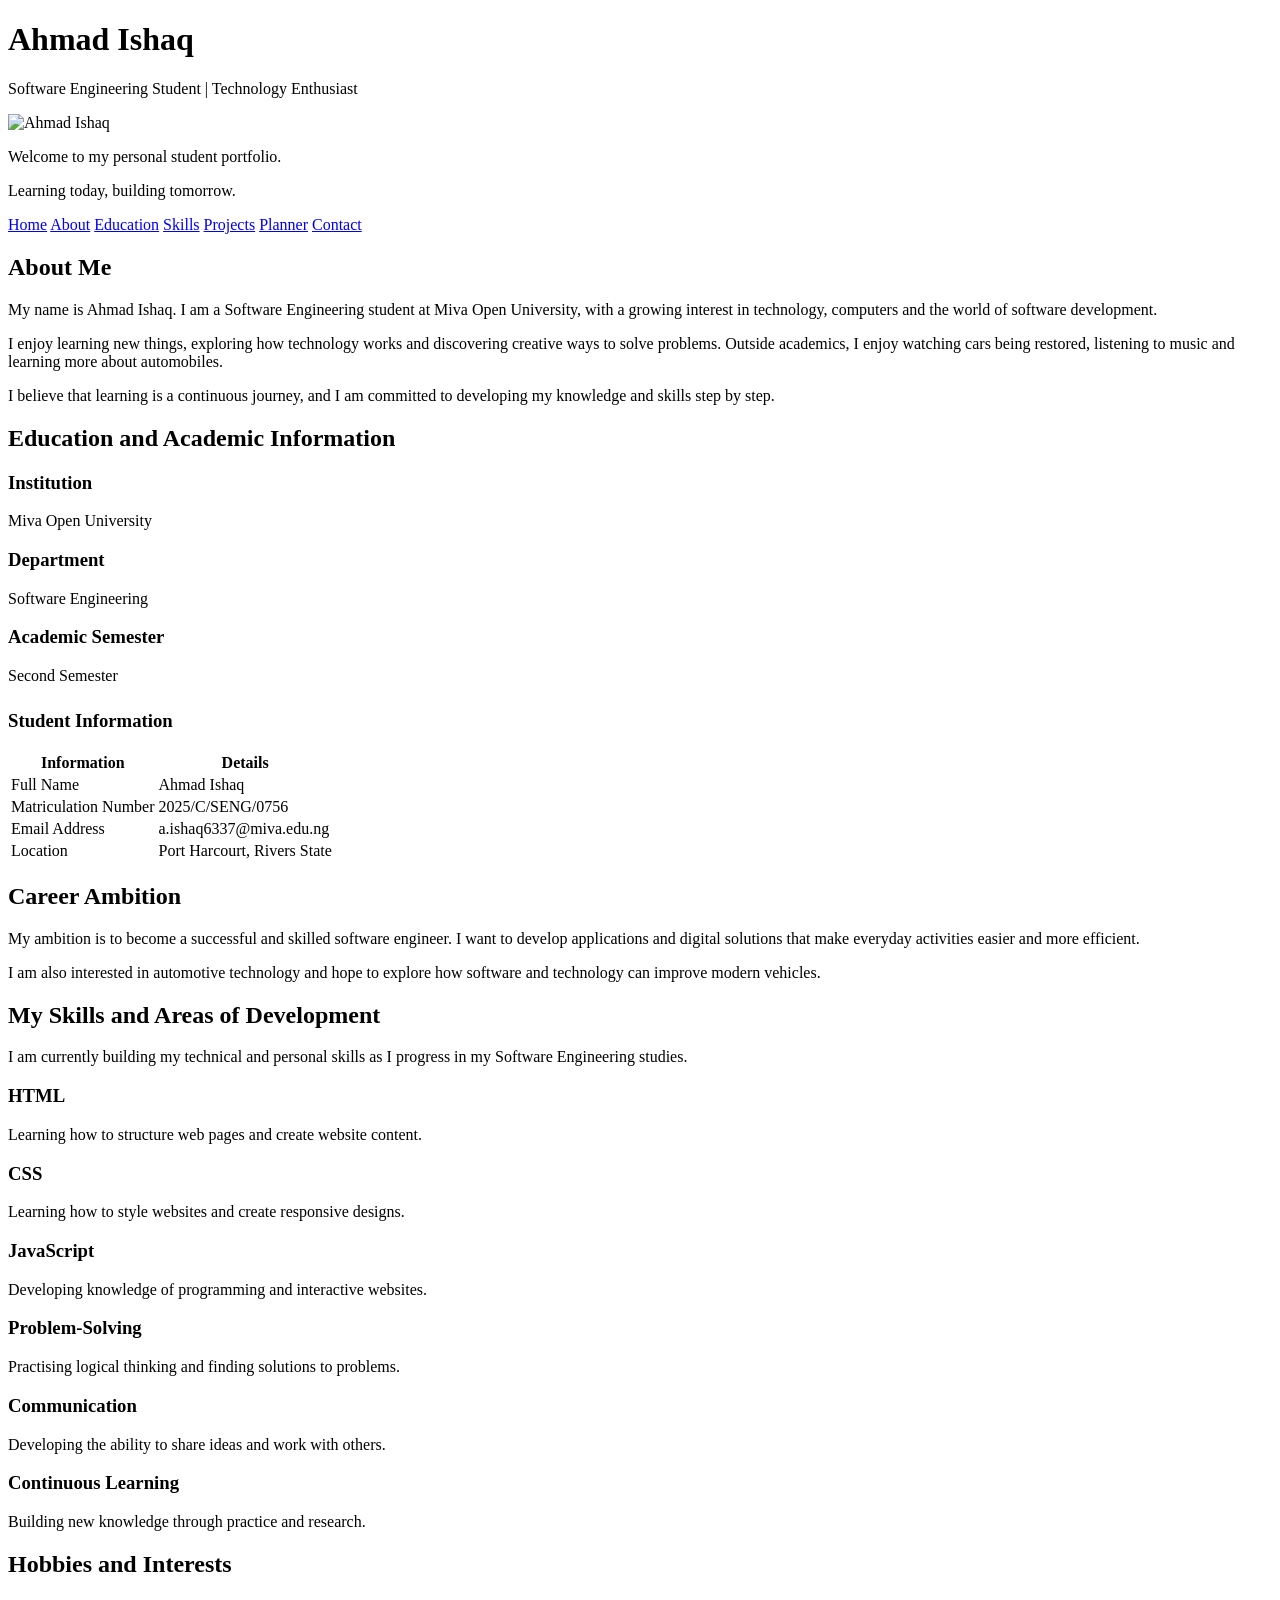
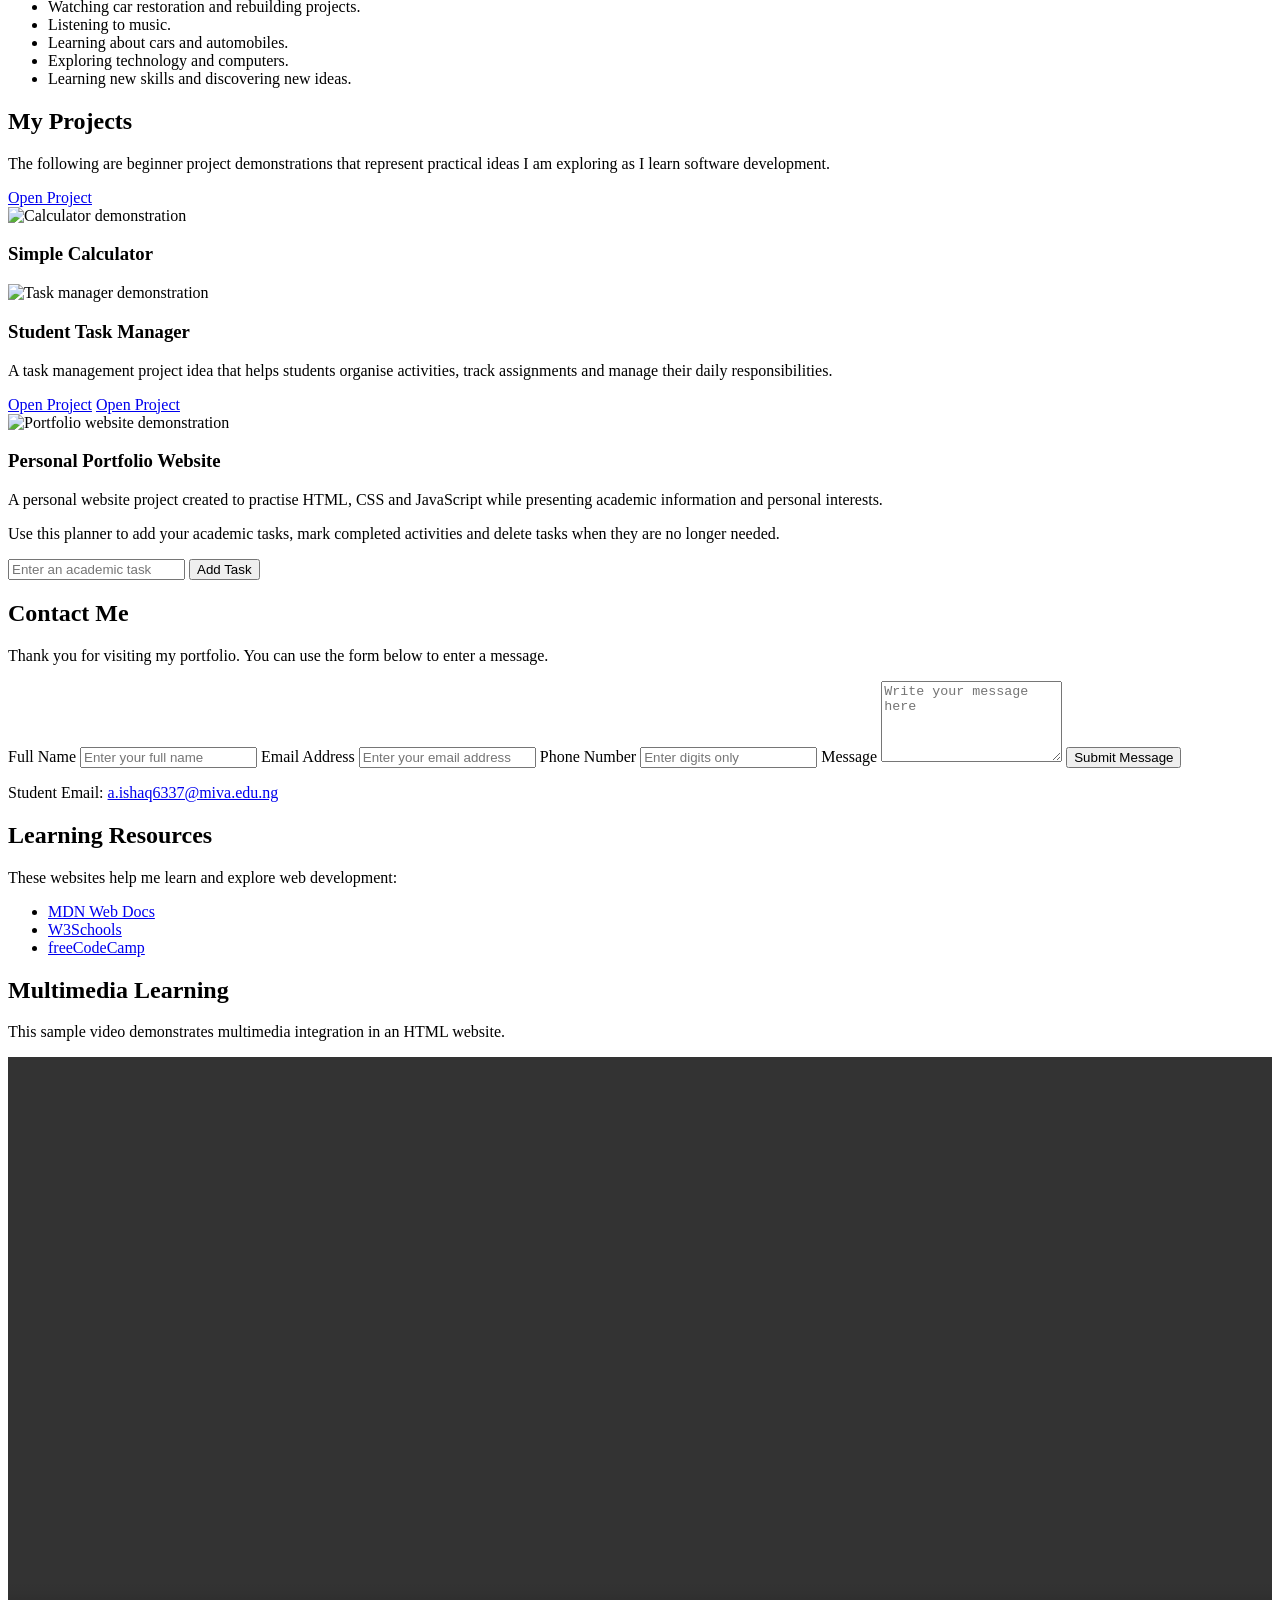
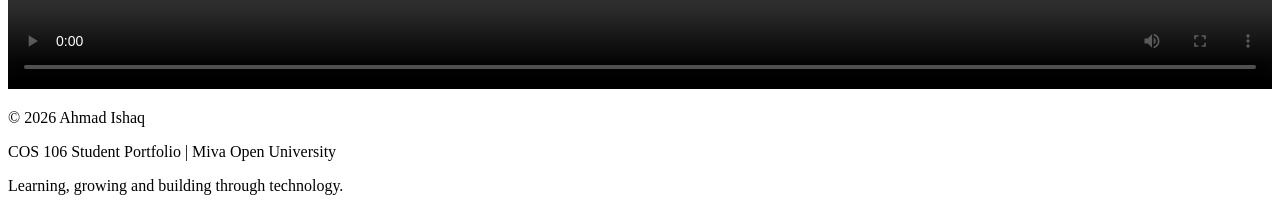
==== index.html @ 9057fb30 "Add files via upload" ====
<!DOCTYPE html>
<html lang="en">
<head>
<meta charset="UTF-8">
<meta name="viewport" content="width=device-width, initial-scale=1.0">
<title>Ahmad Ishaq | Student Portfolio</title>
<link rel="stylesheet" href="css/style.css">

<body>

<header id="home">
    <h1>Ahmad Ishaq</h1>
    <p>Software Engineering Student | Technology Enthusiast</p>

    <img class="profile"
         src="images/ahmad.jpg.jpeg"
         alt="Ahmad Ishaq ">

    <p>Welcome to my personal student portfolio.</p>
    <p>Learning today, building tomorrow.</p>
</header>

<nav>
    <a href="#home">Home</a>
    <a href="#about">About</a>
    <a href="#education">Education</a>
    <a href="#skills">Skills</a>
    <a href="#projects">Projects</a>
    <a href="#planner">Planner</a>
    <a href="#contact">Contact</a>
</nav>

<main>

<section id="about">
    <h2>About Me</h2>

    <p>
        My name is Ahmad Ishaq. I am a Software Engineering student
        at Miva Open University, with a growing interest in technology,
        computers and the world of software development.
    </p>

    <p>
        I enjoy learning new things, exploring how technology works
        and discovering creative ways to solve problems. Outside
        academics, I enjoy watching cars being restored, listening
        to music and learning more about automobiles.
    </p>

    <p>
        I believe that learning is a continuous journey, and I am
        committed to developing my knowledge and skills step by step.
    </p>
</section>

<section id="education">
    <h2>Education and Academic Information</h2>

    <div class="grid">
        <div class="card">
            <h3>Institution</h3>
            <p>Miva Open University</p>
        </div>

        <div class="card">
            <h3>Department</h3>
            <p>Software Engineering</p>
        </div>

        <div class="card">
            <h3>Academic Semester</h3>
            <p>Second Semester</p>
        </div>
    </div>

    <h3 style="margin-top:25px;">Student Information</h3>

    <table>
        <tr>
            <th>Information</th>
            <th>Details</th>
        </tr>
        <tr>
            <td>Full Name</td>
            <td>Ahmad Ishaq</td>
        </tr>
        <tr>
            <td>Matriculation Number</td>
            <td>2025/C/SENG/0756</td>
        </tr>
        <tr>
            <td>Email Address</td>
            <td>a.ishaq6337@miva.edu.ng</td>
        </tr>
        <tr>
            <td>Location</td>
            <td>Port Harcourt, Rivers State</td>
        </tr>
    </table>
</section>

<section id="career">
    <h2>Career Ambition</h2>

    <p>
        My ambition is to become a successful and skilled software
        engineer. I want to develop applications and digital solutions
        that make everyday activities easier and more efficient.
    </p>

    <p>
        I am also interested in automotive technology and hope to
        explore how software and technology can improve modern vehicles.
    </p>
</section>

<section id="skills">
    <h2>My Skills and Areas of Development</h2>

    <p>
        I am currently building my technical and personal skills
        as I progress in my Software Engineering studies.
    </p>

    <div class="grid">
        <div class="card">
            <h3>HTML</h3>
            <p>Learning how to structure web pages and create website content.</p>
        </div>

        <div class="card">
            <h3>CSS</h3>
            <p>Learning how to style websites and create responsive designs.</p>
        </div>

        <div class="card">
            <h3>JavaScript</h3>
            <p>Developing knowledge of programming and interactive websites.</p>
        </div>

        <div class="card">
            <h3>Problem-Solving</h3>
            <p>Practising logical thinking and finding solutions to problems.</p>
        </div>

        <div class="card">
            <h3>Communication</h3>
            <p>Developing the ability to share ideas and work with others.</p>
        </div>

        <div class="card">
            <h3>Continuous Learning</h3>
            <p>Building new knowledge through practice and research.</p>
        </div>
    </div>
</section>

<section id="hobbies">
    <h2>Hobbies and Interests</h2>

    <ul>
        <li>Watching car restoration and rebuilding projects.</li>
        <li>Listening to music.</li>
        <li>Learning about cars and automobiles.</li>
        <li>Exploring technology and computers.</li>
        <li>Learning new skills and discovering new ideas.</li>
    </ul>
</section>

<section id="projects">
    <h2>My Projects</h2>

    <p>
        The following are beginner project demonstrations that
        represent practical ideas I am exploring as I learn
        software development.
    </p>

    <div class="grid">
<a href="calculator.html" target="_blank">Open Project</a>
        <div class="card">
            <img class="project-image"
                 src="https://placehold.co/600x300/087e8b/ffffff?text=Calculator"
                 alt="Calculator demonstration">

            <h3>Simple Calculator</h3>

            <p>
        </div>

        <div class="card">
            <img class="project-image"
                 src="https://placehold.co/600x300/101c3c/ffffff?text=Task+Manager"
                 alt="Task manager demonstration">

            <h3>Student Task Manager</h3>

            <p>
                A task management project idea that helps students
                organise activities, track assignments and manage
                their daily responsibilities.
            </p>
        </div><a href="task-manager.html" target="_blank">Open Project</a>
<a href="calculator.html" target="_blank">Open Project</a>
        <div class="card">
            <img class="project-image"
                 src="https://placehold.co/600x300/087e8b/ffffff?text=Portfolio+Website"
                 alt="Portfolio website demonstration">

            <h3>Personal Portfolio Website</h3>

            <p>
                A personal website project created to practise
                HTML, CSS and JavaScript while presenting
                academic information and personal interests.
            </p>

    </div>
</section>

<section id="planner">
    <h

    <p>
        Use this planner to add your academic tasks, mark completed
        activities and delete tasks when they are no longer needed.
    </p>

    <input type="text" id="taskInput"
           placeholder="Enter an academic task">

    <button onclick="addTask()">Add Task</button>

    <div id="taskList"></div>
</section>

<section id="contact">
    <h2>Contact Me</h2>

    <p>
        Thank you for visiting my portfolio. You can use
        the form below to enter a message.
    </p>

    <form id="contactForm">

        <label for="name">Full Name</label>
        <input type="text" id="name"
               placeholder="Enter your full name" required>

        <label for="email">Email Address</label>
        <input type="email" id="email"
               placeholder="Enter your email address" required>

        <label for="phone">Phone Number</label>
        <input type="tel" id="phone"
               placeholder="Enter digits only"
               pattern="[0-9]+" required>

        <label for="message">Message</label>
        <textarea id="message" rows="5"
                  placeholder="Write your message here"
                  required></textarea>

        <button type="submit">Submit Message</button>
    </form>

    <p id="formMessage"></p>

    <p style="margin-top:15px;">
        Student Email:
        <a href="mailto:a.ishaq6337@miva.edu.ng">
            a.ishaq6337@miva.edu.ng
        </a>
    </p>
</section>

<section id="resources">
    <h2>Learning Resources</h2>

    <p>These websites help me learn and explore web development:</p>

    <ul>
        <li>
            <a href="https://developer.mozilla.org/"
               target="_blank">MDN Web Docs</a>
        </li>
        <li>
            <a href="https://www.w3schools.com/"
               target="_blank">W3Schools</a>
        </li>
        <li>
            <a href="https://www.freecodecamp.org/"
               target="_blank">freeCodeCamp</a>
        </li>
    </ul>
</section>

<section id="multimedia">
    <h2>Multimedia Learning</h2>

    <p>
        This sample video demonstrates multimedia integration
        in an HTML website.
    </p>

    <video controls width="100%">
        <source
        src="https://interactive-examples.mdn.mozilla.net/media/cc0-videos/flower.mp4"
        type="video/mp4">
        Your browser does not support video playback.
    </video>
</section>

</main>

<footer>
    <p>&copy; 2026 Ahmad Ishaq</p>
    <p>COS 106 Student Portfolio | Miva Open University</p>
    <p>Learning, growing and building through technology.</p>
</footer>

<script src="js/script.js"></script>

</body>
</html>
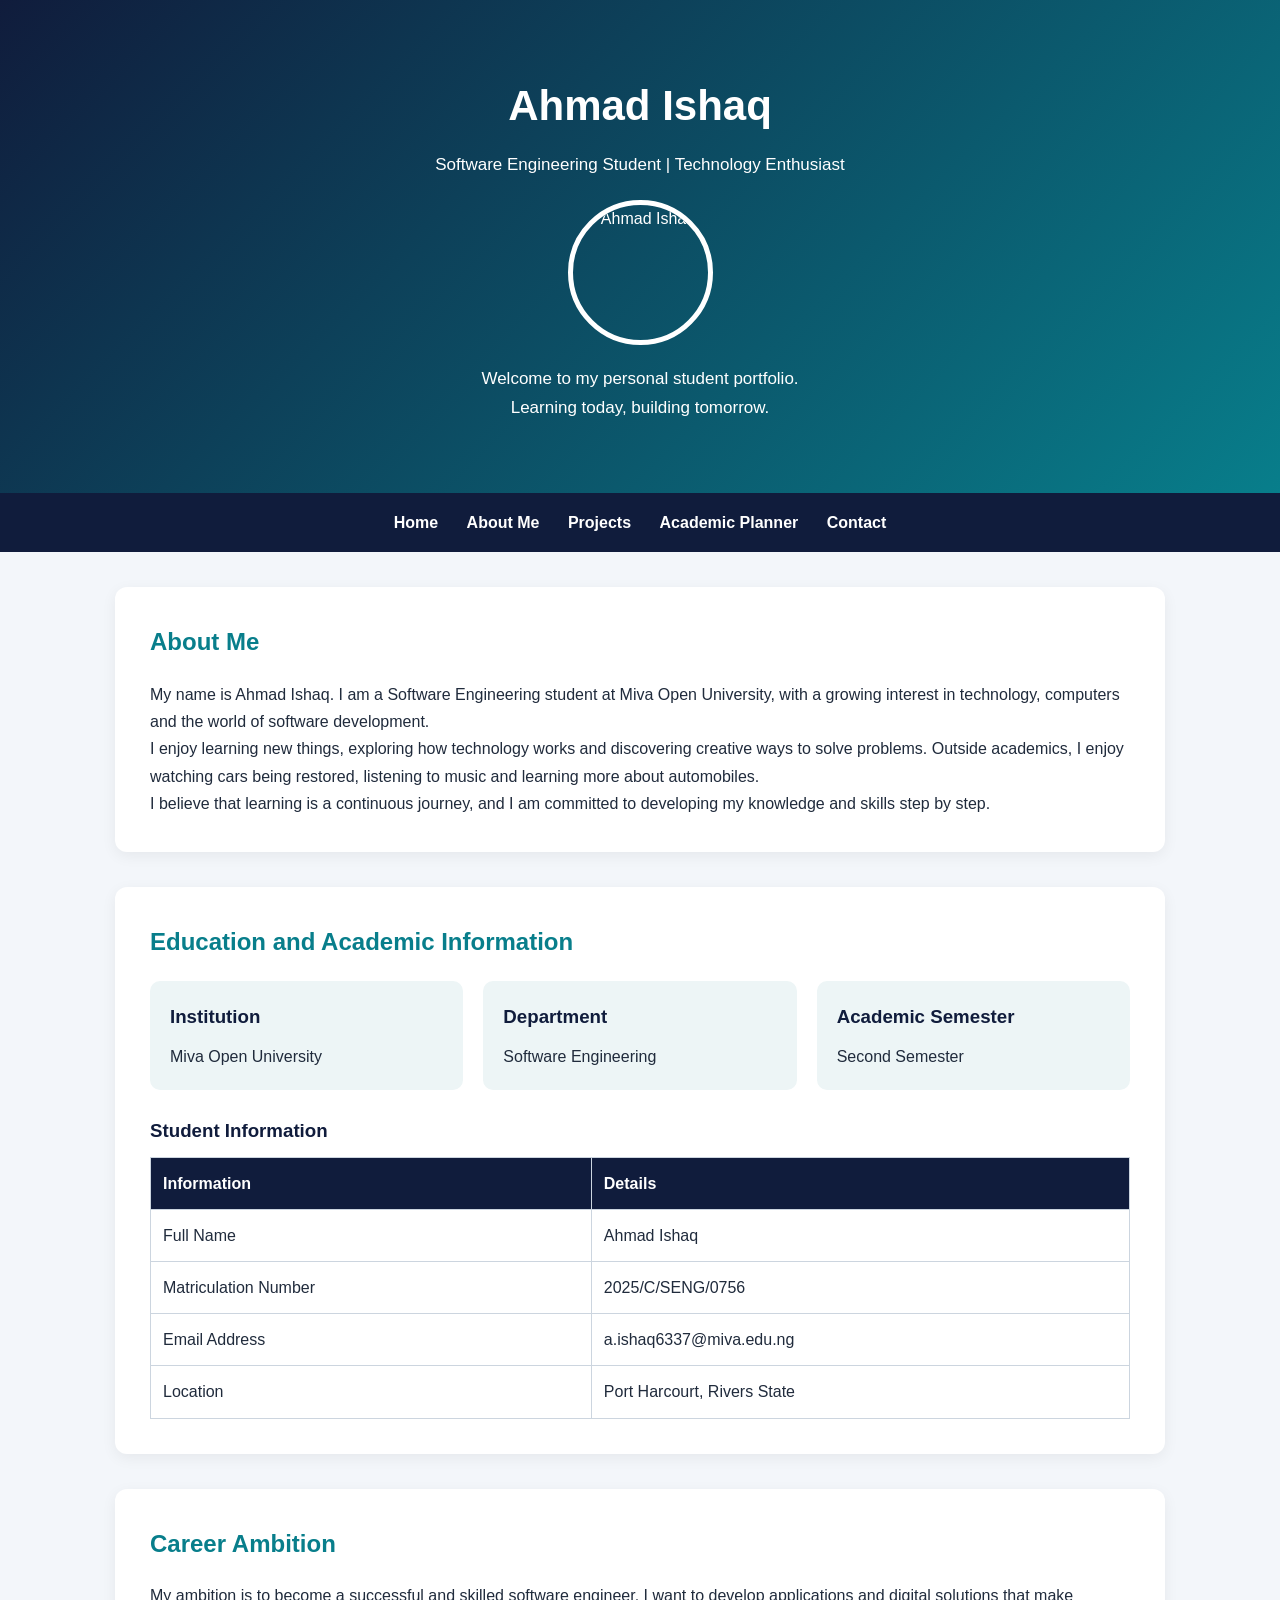
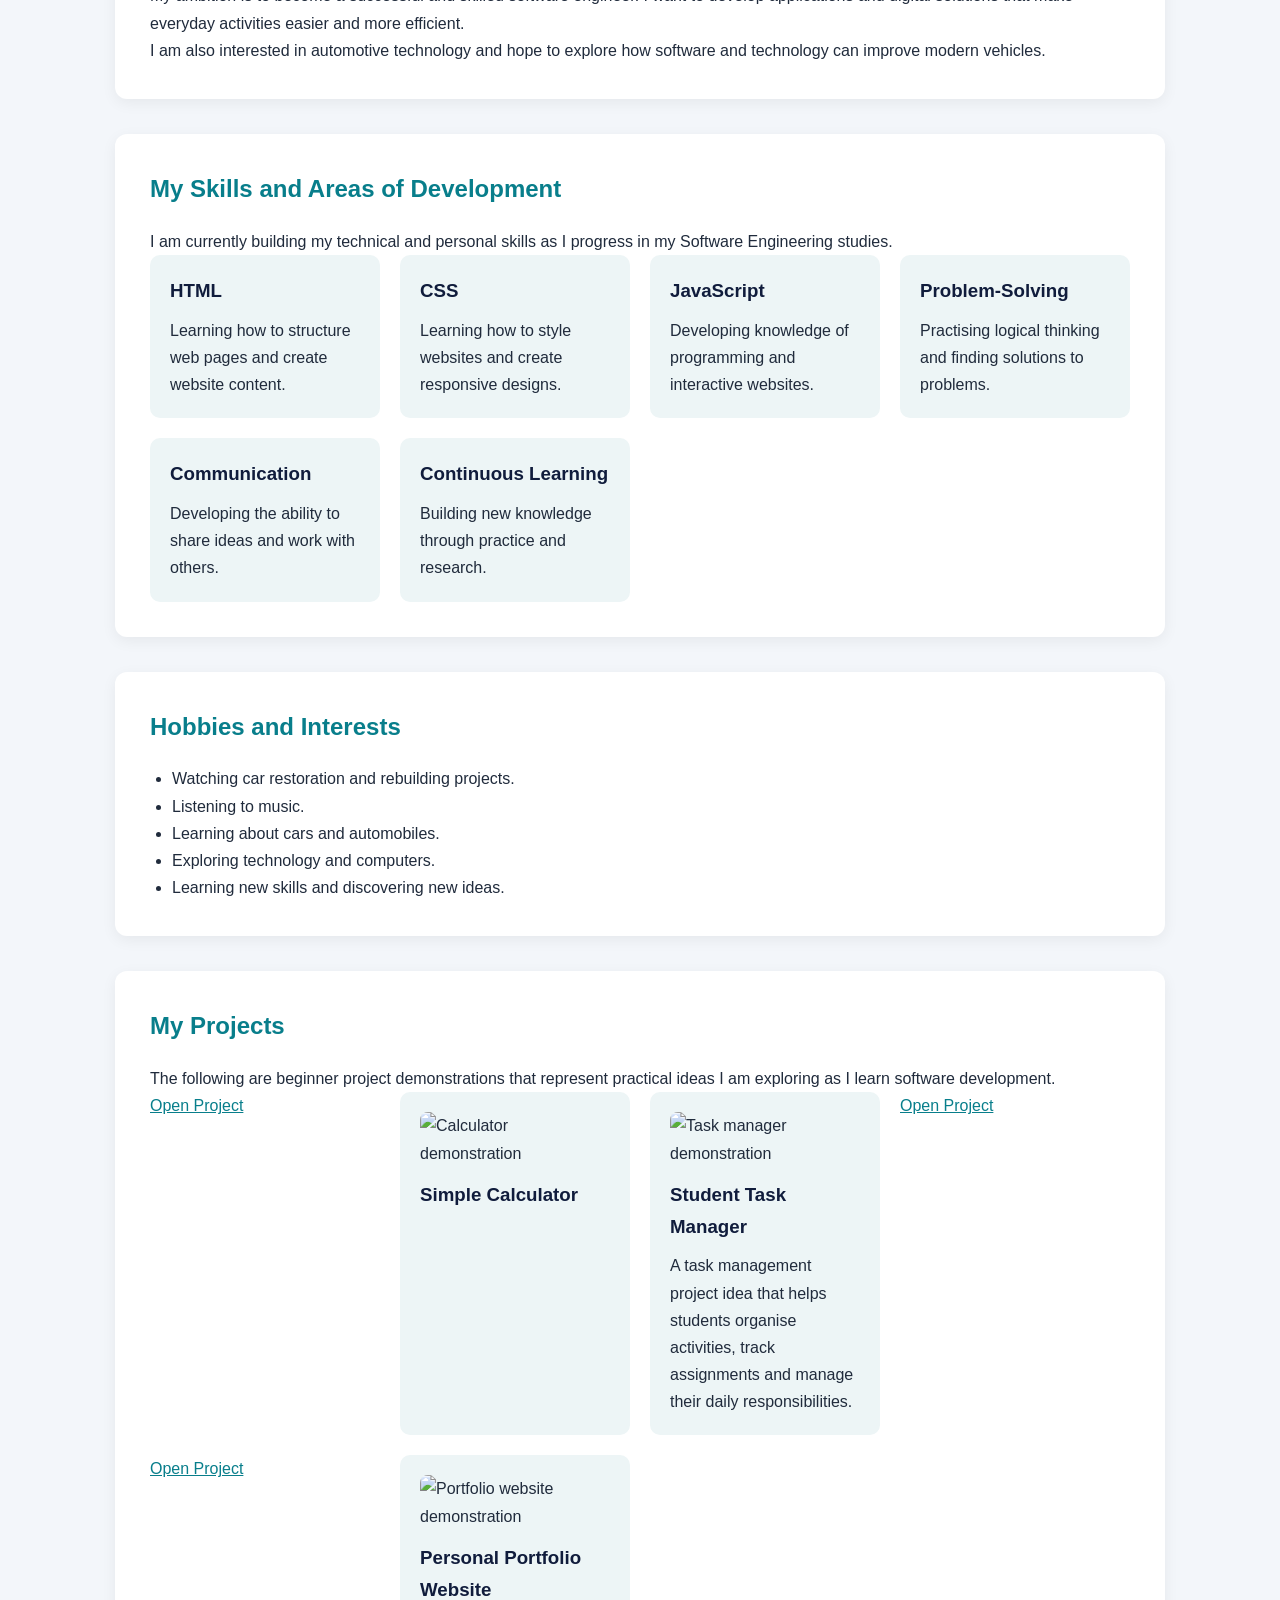
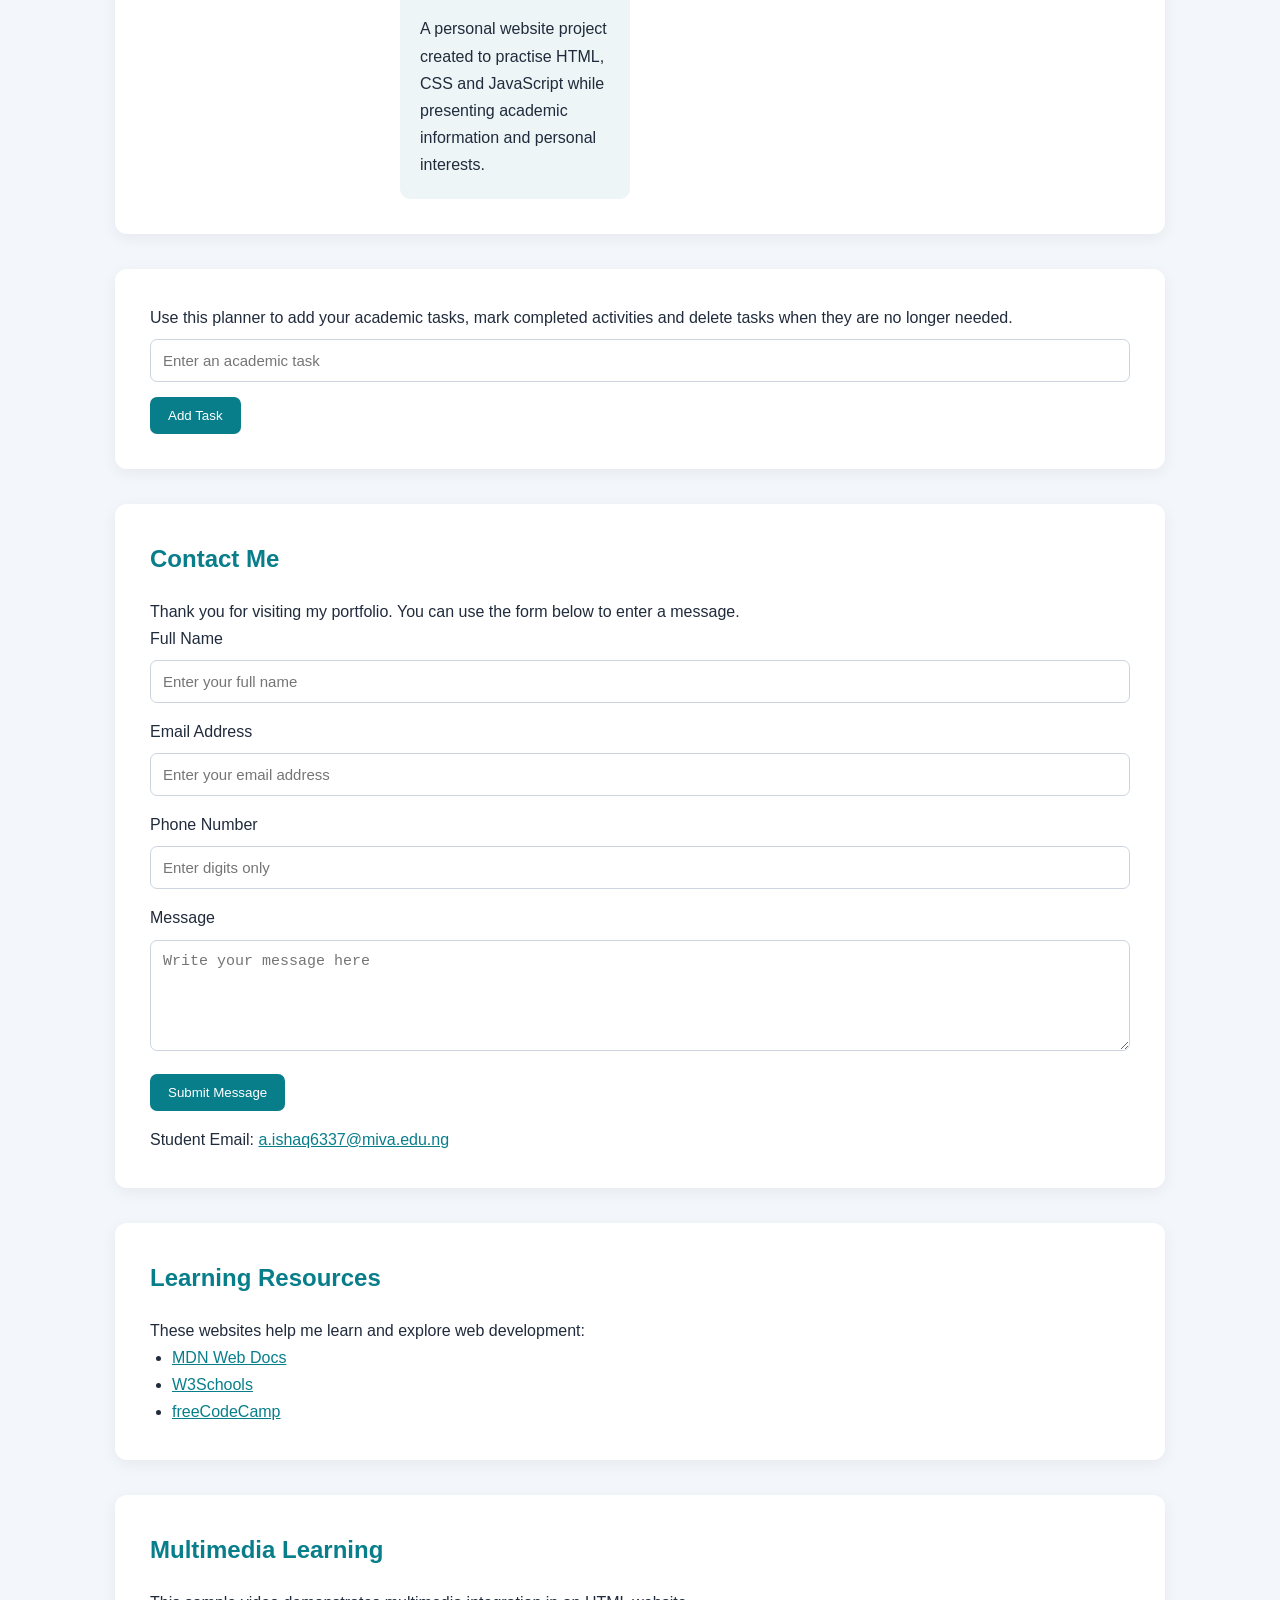
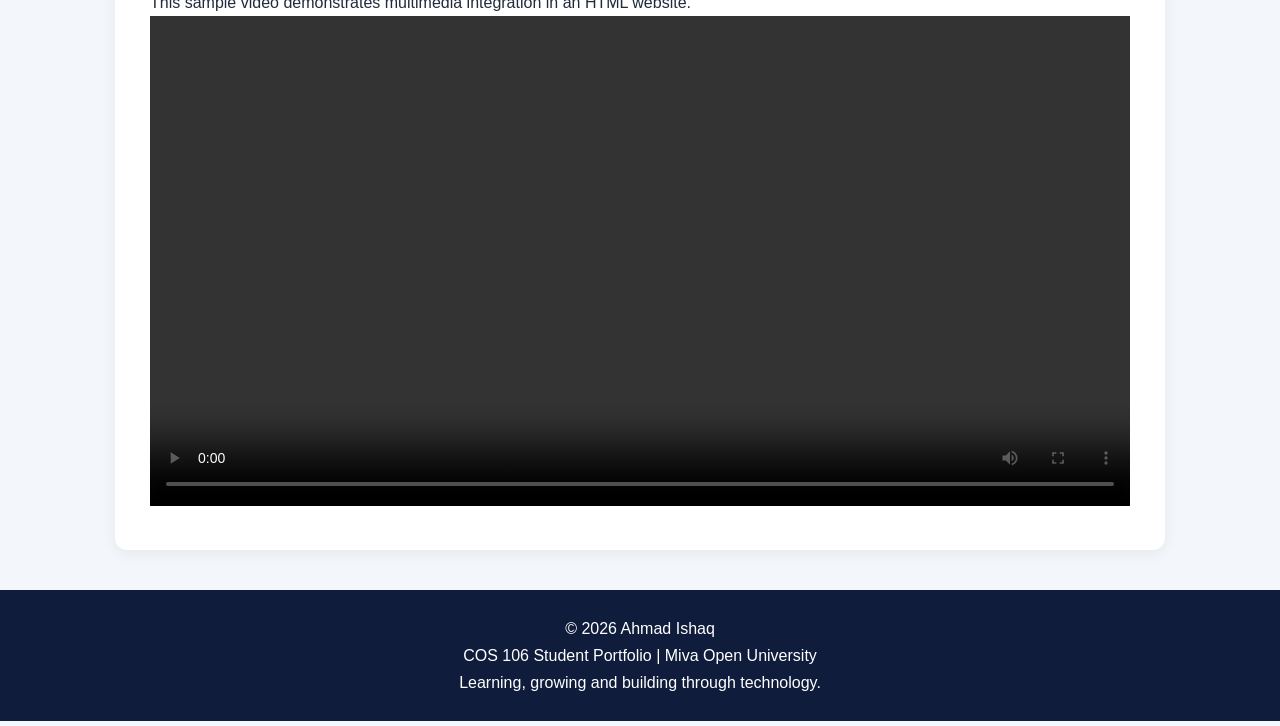
==== commit 9b077df7: "Add files via upload" ====
--- a/index.html
+++ b/index.html
@@ -13,7 +13,7 @@
     <p>Software Engineering Student | Technology Enthusiast</p>
 
     <img class="profile"
-         src="images/ahmad.jpg.jpeg"
+         src="images/ahmad.jpg."
          alt="Ahmad Ishaq ">
 
     <p>Welcome to my personal student portfolio.</p>
@@ -21,13 +21,11 @@
 </header>
 
 <nav>
-    <a href="#home">Home</a>
-    <a href="#about">About</a>
-    <a href="#education">Education</a>
-    <a href="#skills">Skills</a>
-    <a href="#projects">Projects</a>
-    <a href="#planner">Planner</a>
-    <a href="#contact">Contact</a>
+    <a href="index.html">Home</a>
+<a href="about.html">About Me</a>
+<a href="projects.html">Projects</a>
+<a href="planner.html">Academic Planner</a>
+<a href="contact.html">Contact</a>
 </nav>
 
 <main>
--- a/css/style.css
+++ b/css/style.css
@@ -0,0 +1,203 @@
+* {
+    margin: 0;
+    padding: 0;
+    box-sizing: border-box;
+    scroll-behavior: smooth;
+}
+
+body {
+    font-family: Arial, sans-serif;
+    background: #f3f6fa;
+    color: #202b3c;
+    line-height: 1.7;
+}
+
+header {
+    background: linear-gradient(135deg, #101c3c, #087e8b);
+    color: white;
+    text-align: center;
+    padding: 70px 20px;
+}
+
+header h1 {
+    font-size: 42px;
+    margin-bottom: 10px;
+}
+
+header p {
+    font-size: 17px;
+}
+
+.profile {
+    width: 145px;
+    height: 145px;
+    border-radius: 50%;
+    object-fit: cover;
+    margin: 20px auto;
+    display: block;
+    border: 5px solid white;
+}
+
+nav {
+    background: #101c3c;
+    padding: 16px;
+    text-align: center;
+    position: sticky;
+    top: 0;
+    z-index: 10;
+}
+
+nav a {
+    color: white;
+    text-decoration: none;
+    margin: 0 12px;
+    font-weight: bold;
+    transition: color 0.3s;
+}
+
+nav a:hover {
+    color: #43d9c4;
+}
+
+section {
+    max-width: 1050px;
+    margin: 35px auto;
+    padding: 35px;
+    background: white;
+    border-radius: 12px;
+    box-shadow: 0 4px 15px rgba(0,0,0,0.06);
+}
+
+h2 {
+    color: #087e8b;
+    margin-bottom: 18px;
+}
+
+h3 {
+    color: #101c3c;
+    margin-bottom: 10px;
+}
+
+.grid {
+    display: grid;
+    grid-template-columns: repeat(auto-fit, minmax(220px, 1fr));
+    gap: 20px;
+}
+
+.card {
+    background: #edf5f6;
+    padding: 20px;
+    border-radius: 10px;
+    transition: transform 0.3s;
+}
+
+.card:hover {
+    transform: translateY(-5px);
+}
+
+.project-image {
+    width: 100%;
+    height: 150px;
+    object-fit: cover;
+    border-radius: 8px;
+    margin-bottom: 12px;
+}
+
+ul {
+    padding-left: 22px;
+}
+
+button {
+    background: #087e8b;
+    color: white;
+    border: none;
+    padding: 11px 18px;
+    border-radius: 7px;
+    cursor: pointer;
+    transition: background 0.3s;
+}
+
+button:hover {
+    background: #101c3c;
+}
+
+input, textarea {
+    width: 100%;
+    padding: 12px;
+    margin: 8px 0 15px;
+    border: 1px solid #ccd5df;
+    border-radius: 7px;
+    font-size: 15px;
+}
+
+.task {
+    background: #edf5f6;
+    padding: 12px;
+    margin: 10px 0;
+    border-radius: 7px;
+    display: flex;
+    justify-content: space-between;
+    align-items: center;
+    gap: 10px;
+    flex-wrap: wrap;
+}
+
+.completed {
+    text-decoration: line-through;
+    opacity: 0.5;
+}
+
+table {
+    width: 100%;
+    border-collapse: collapse;
+}
+
+th, td {
+    border: 1px solid #ccd5df;
+    padding: 12px;
+    text-align: left;
+}
+
+th {
+    background: #101c3c;
+    color: white;
+}
+
+a {
+    color: #087e8b;
+}
+
+nav a {
+    color: white;
+}
+
+footer {
+    background: #101c3c;
+    color: white;
+    text-align: center;
+    padding: 25px;
+    margin-top: 40px;
+}
+
+#formMessage {
+    color: #087e8b;
+    font-weight: bold;
+    margin-top: 10px;
+}
+
+@media (max-width: 600px) {
+    header h1 {
+        font-size: 29px;
+    }
+
+    nav a {
+        display: inline-block;
+        margin: 5px;
+        font-size: 13px;
+    }
+
+    section {
+        margin: 18px 10px;
+        padding: 22px;
+    }
+}
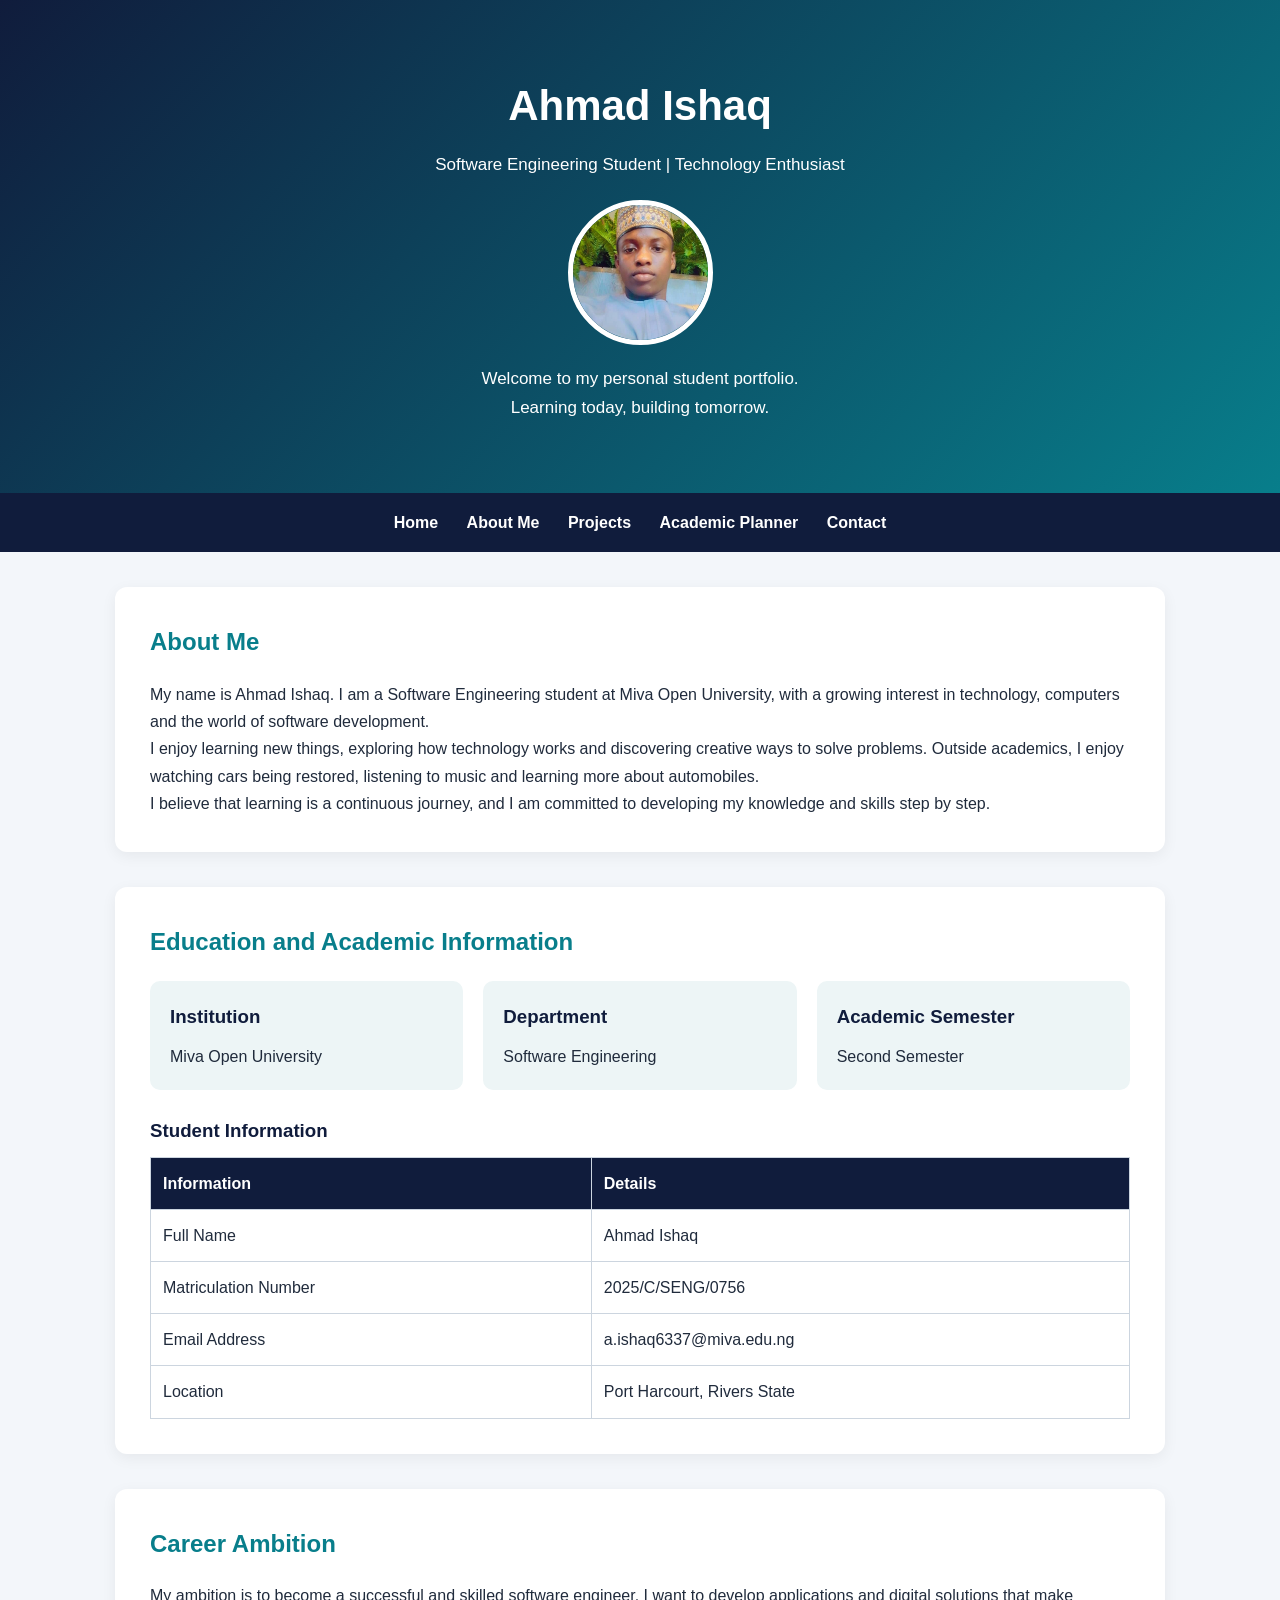
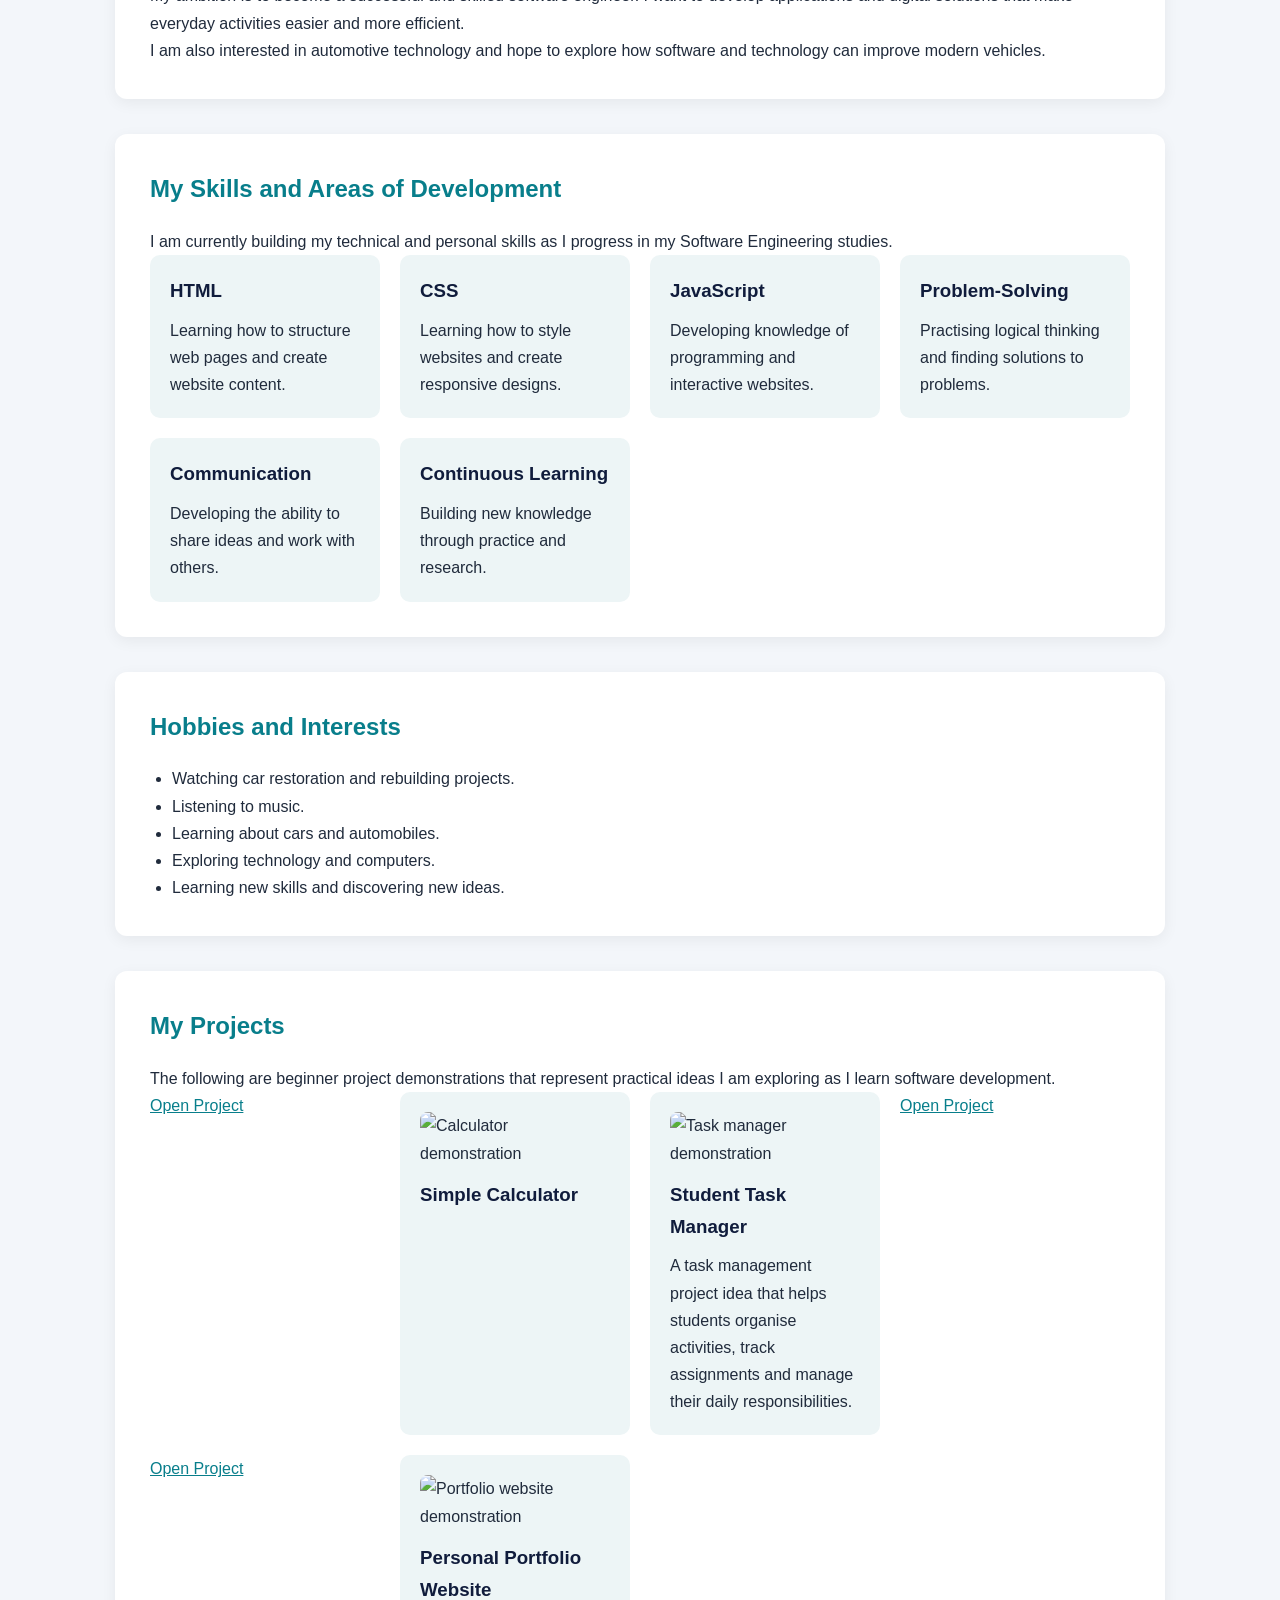
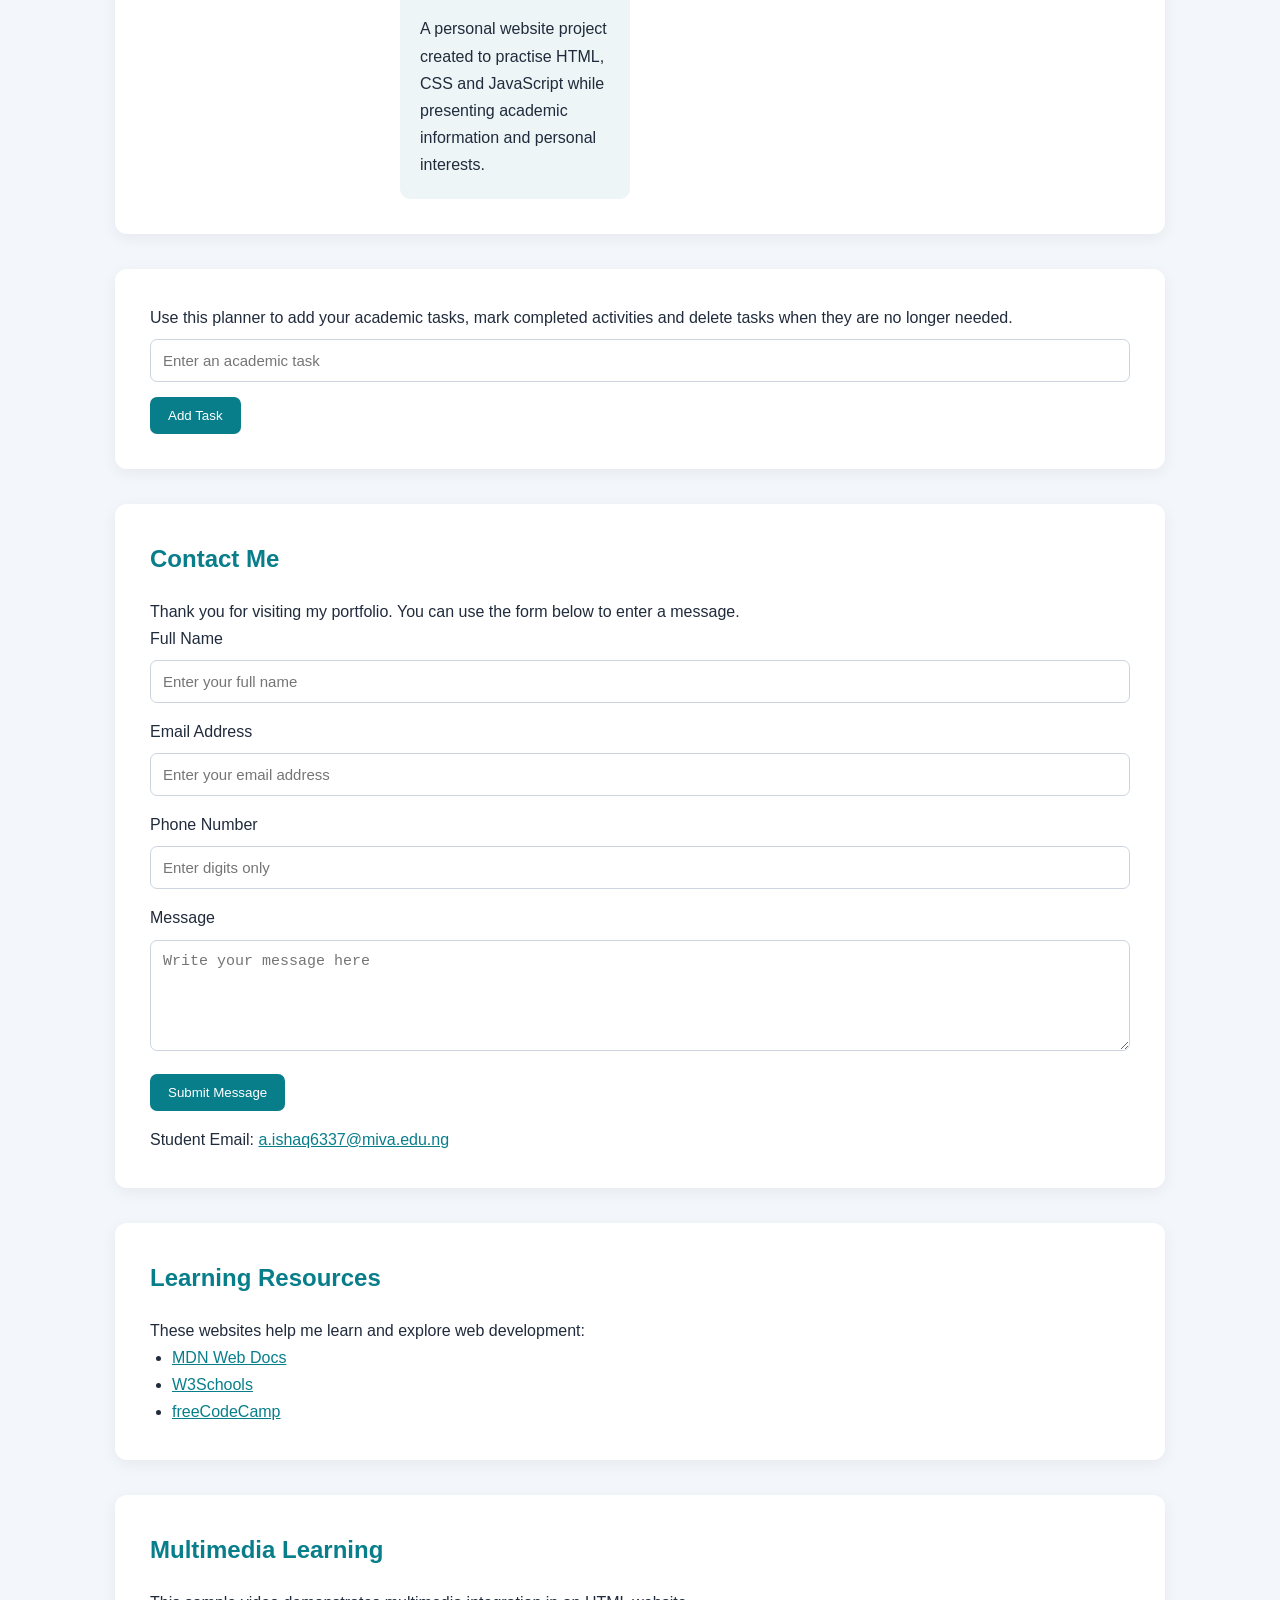
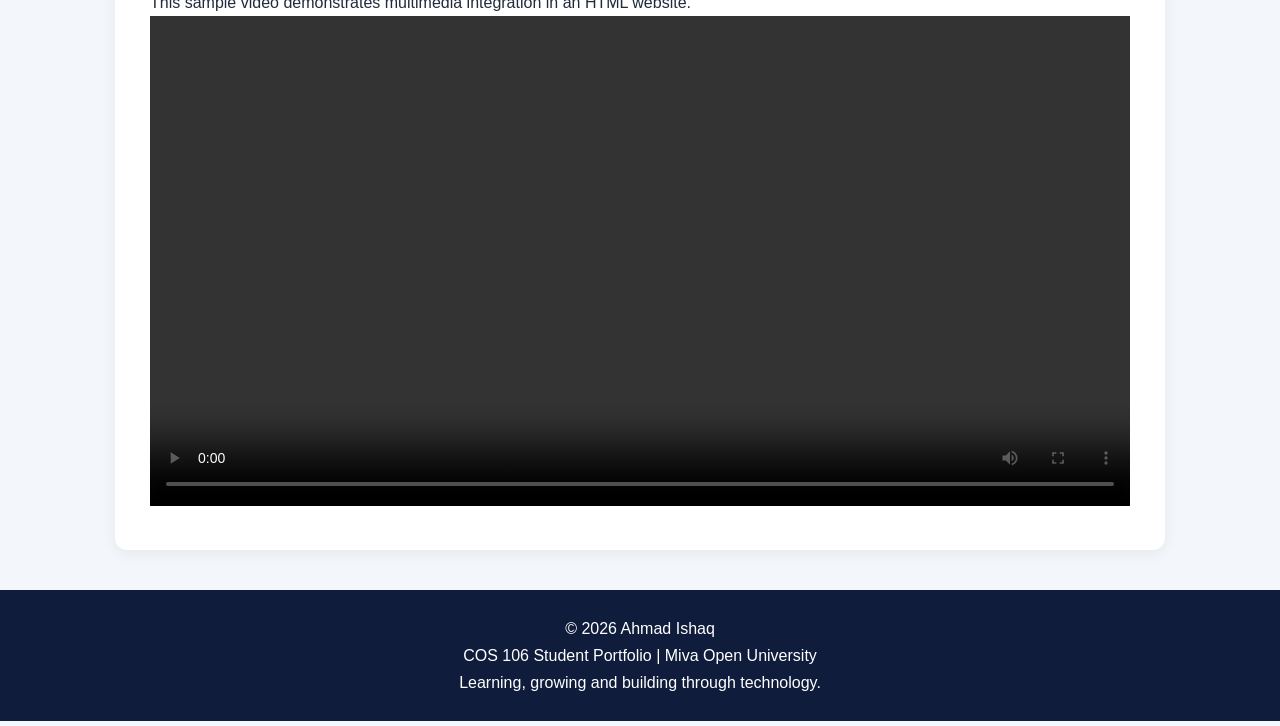
==== commit 3ce33887: "Add files via upload" ====
--- a/index.html
+++ b/index.html
@@ -13,7 +13,7 @@
     <p>Software Engineering Student | Technology Enthusiast</p>
 
     <img class="profile"
-         src="images/ahmad.jpg."
+         src="images/ahmad.jpg"
          alt="Ahmad Ishaq ">
 
     <p>Welcome to my personal student portfolio.</p>
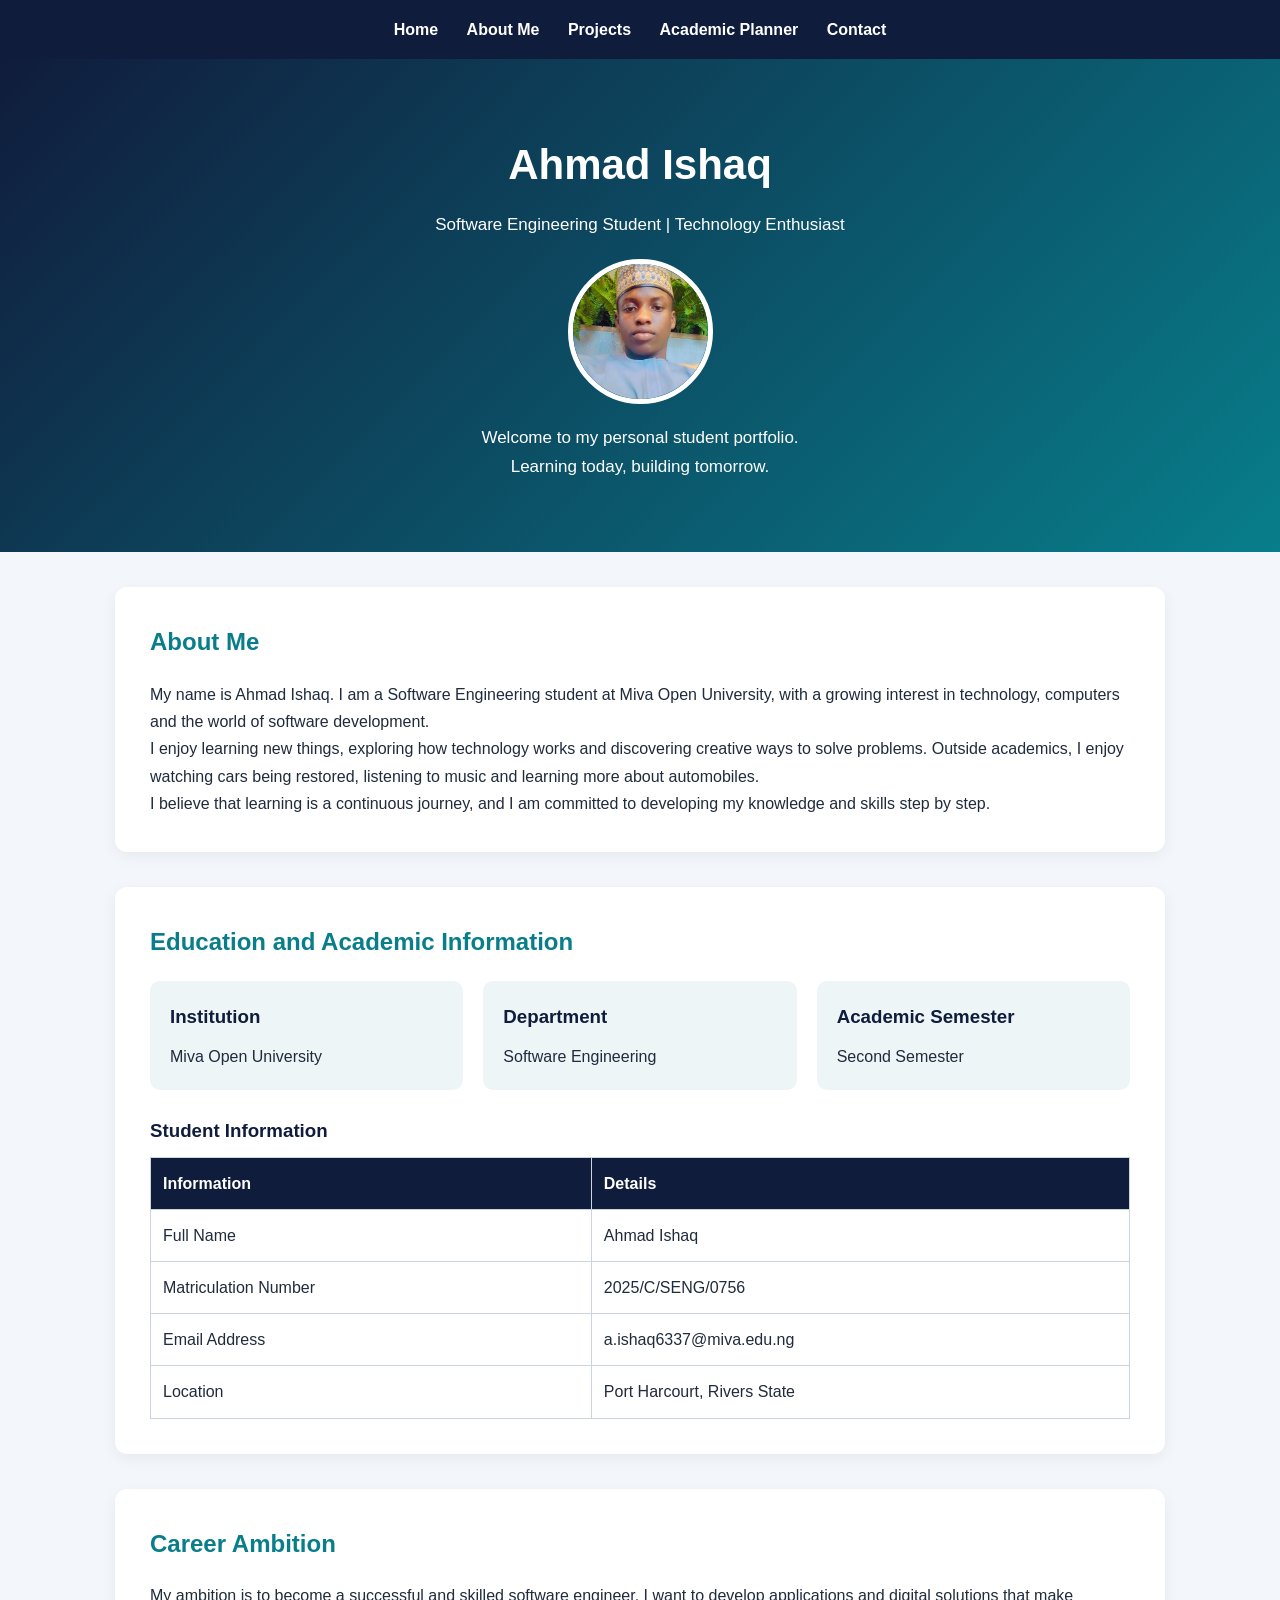
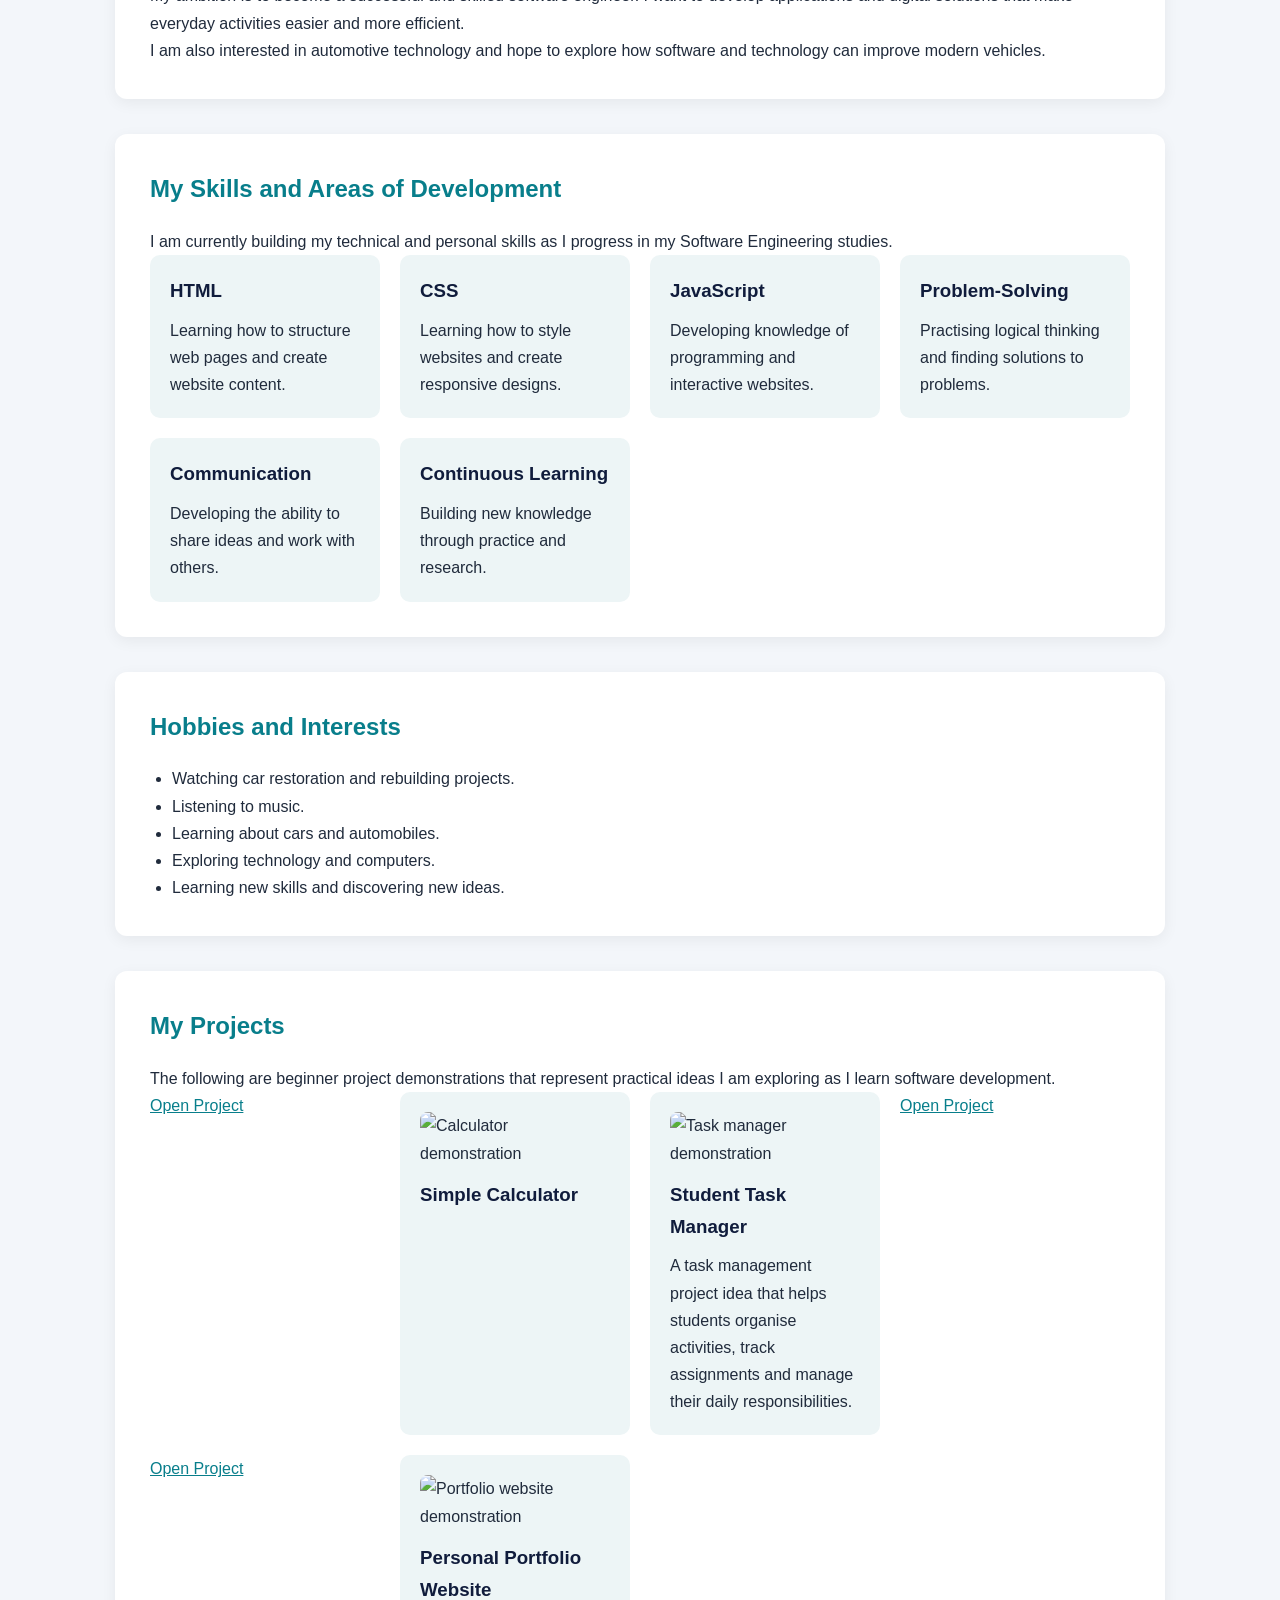
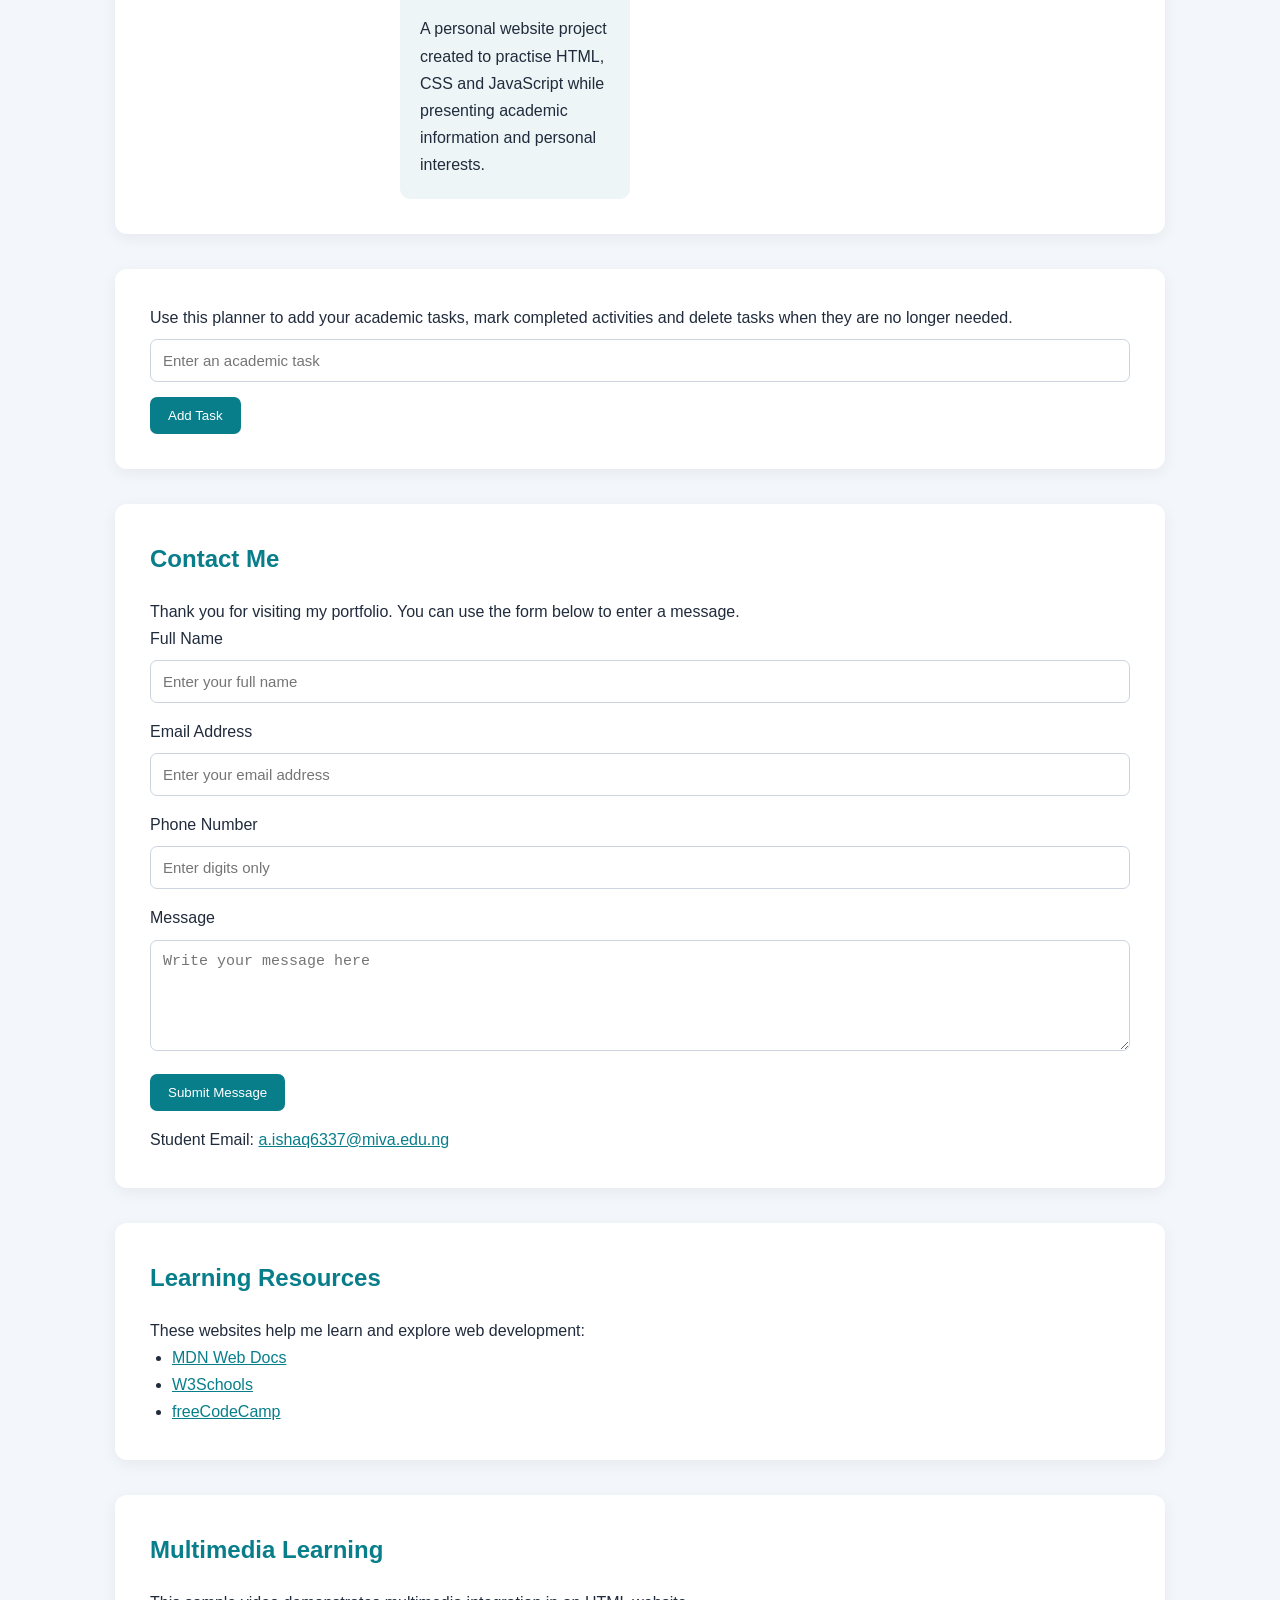
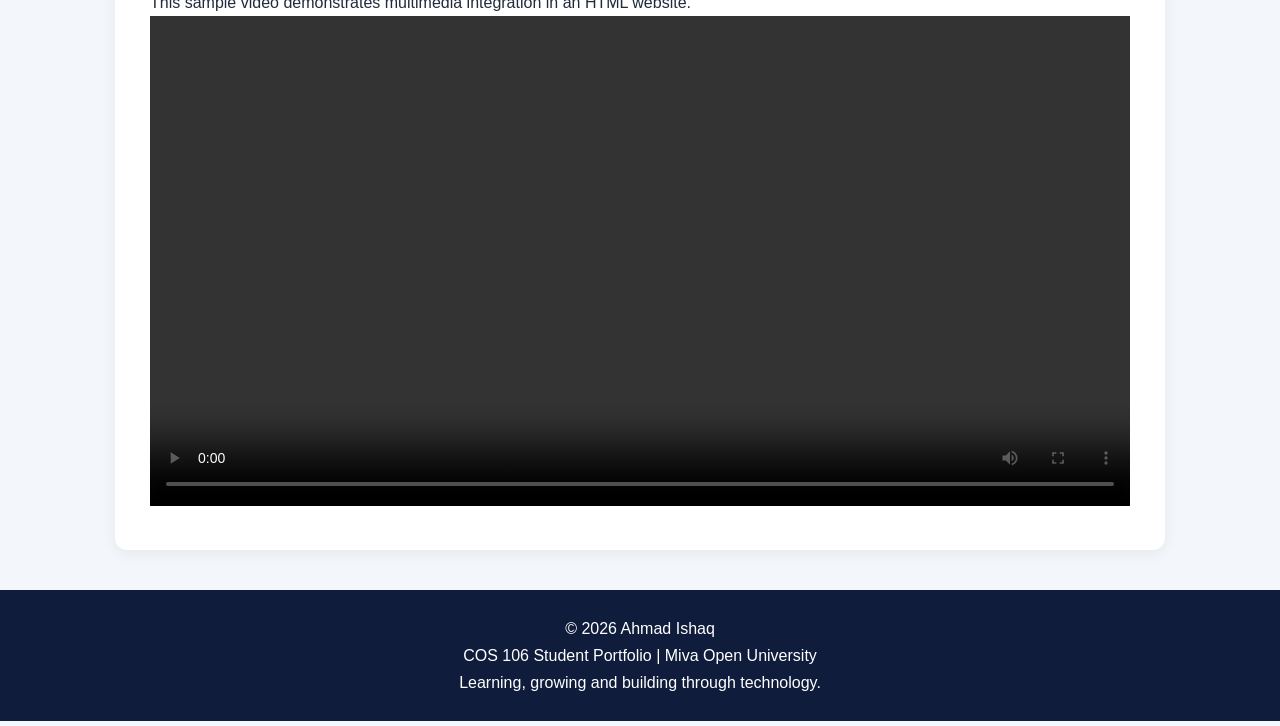
==== commit 1b743938: "Add files via upload" ====
--- a/index.html
+++ b/index.html
@@ -7,19 +7,6 @@
 <link rel="stylesheet" href="css/style.css">
 
 <body>
-
-<header id="home">
-    <h1>Ahmad Ishaq</h1>
-    <p>Software Engineering Student | Technology Enthusiast</p>
-
-    <img class="profile"
-         src="images/ahmad.jpg"
-         alt="Ahmad Ishaq ">
-
-    <p>Welcome to my personal student portfolio.</p>
-    <p>Learning today, building tomorrow.</p>
-</header>
-
 <nav>
     <a href="index.html">Home</a>
 <a href="about.html">About Me</a>
@@ -27,6 +14,19 @@
 <a href="planner.html">Academic Planner</a>
 <a href="contact.html">Contact</a>
 </nav>
+<header id="home">
+    <h1>Ahmad Ishaq</h1>
+    <p>Software Engineering Student | Technology Enthusiast</p>
+
+    <img class="profile"
+         src="images/ahmad.jpg"
+         alt="Ahmad Ishaq ">
+
+    <p>Welcome to my personal student portfolio.</p>
+    <p>Learning today, building tomorrow.</p>
+</header>
+
+
 
 <main>
 
